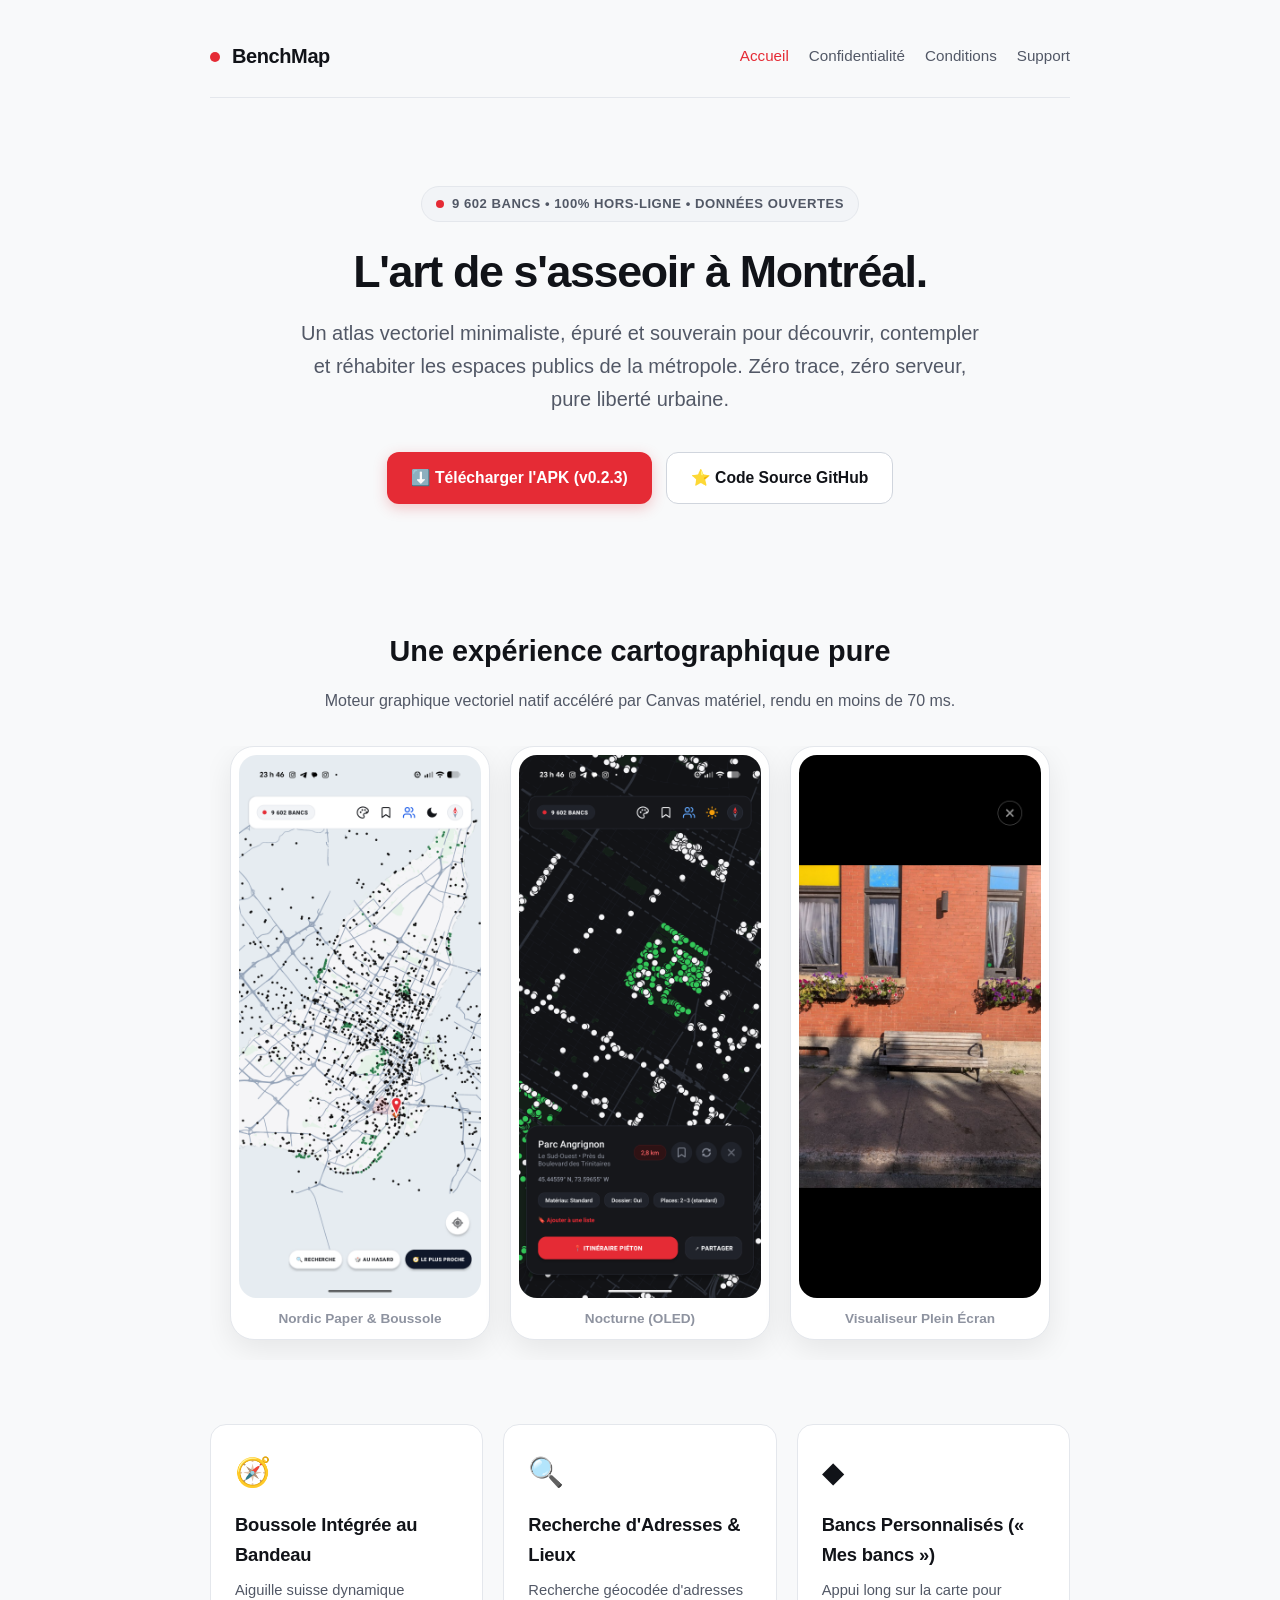
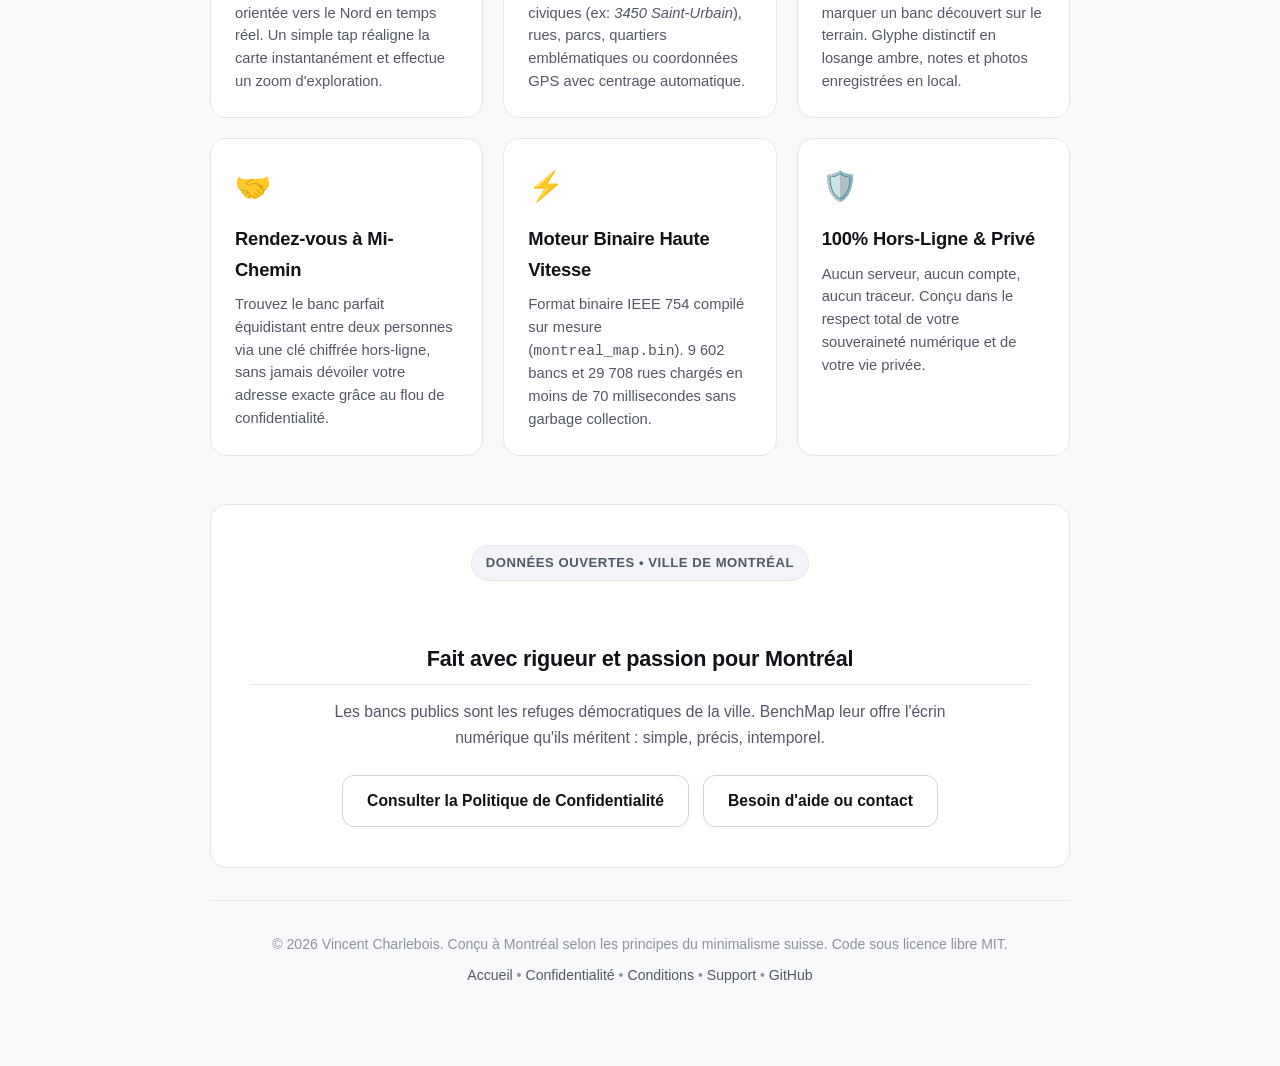
==== docs/index.html @ 8a966a75 "docs(store): add Google Play privacy policy, GitHub Pages website, store assets, and publication gui" ====
<!DOCTYPE html>
<html lang="fr">
<head>
  <meta charset="UTF-8">
  <meta name="viewport" content="width=device-width, initial-scale=1.0">
  <title>BenchMap — Les 9 602 bancs publics de Montréal (Atlas Vectoriel Hors-Ligne)</title>
  <meta name="description" content="Cartographie vectorielle 100% hors-ligne, locale et privée des 9 602 bancs publics de l'Île de Montréal. Conçue selon l'esthétique du minimalisme suisse.">
  <link rel="stylesheet" href="style.css">
  <link rel="icon" type="image/png" href="icon.png">
</head>
<body>
  <div class="container">
    <header>
      <nav class="nav-bar">
        <a href="index.html" class="brand">
          <span class="brand-dot"></span>
          <span>BenchMap</span>
        </a>
        <ul class="nav-links">
          <li><a href="index.html" class="active">Accueil</a></li>
          <li><a href="privacy.html">Confidentialité</a></li>
          <li><a href="terms.html">Conditions</a></li>
          <li><a href="support.html">Support</a></li>
        </ul>
      </nav>
    </header>

    <main>
      <!-- Hero -->
      <section class="hero">
        <div class="badge">
          <span class="brand-dot" style="width: 8px; height: 8px;"></span>
          9 602 bancs • 100% Hors-ligne • Données Ouvertes
        </div>
        <h1>L'art de s'asseoir à Montréal.</h1>
        <p class="tagline">Un atlas vectoriel minimaliste, épuré et souverain pour découvrir, contempler et réhabiter les espaces publics de la métropole. Zéro trace, zéro serveur, pure liberté urbaine.</p>
        
        <div class="btn-group">
          <a href="https://github.com/tripledoublev/bancs-publics/releases/latest/download/BenchMap-Montreal.apk" class="btn btn-primary">
            ⬇️ Télécharger l'APK (v0.2.3)
          </a>
          <a href="https://github.com/tripledoublev/bancs-publics" target="_blank" rel="noopener" class="btn btn-secondary">
            ⭐ Code Source GitHub
          </a>
        </div>
      </section>

      <!-- Visual Showcase -->
      <section class="screenshots-section">
        <h2>Une expérience cartographique pure</h2>
        <p>Moteur graphique vectoriel natif accéléré par Canvas matériel, rendu en moins de 70 ms.</p>
        
        <div class="screenshots-row">
          <div class="screenshot-frame">
            <img src="screenshot_light_mode.png" alt="Mode Clair Nordic Paper avec Boussole Nav Bar">
            <div class="screenshot-label">Nordic Paper & Boussole</div>
          </div>
          <div class="screenshot-frame">
            <img src="screenshot_dark_mode.png" alt="Mode Sombre Nocturne OLED">
            <div class="screenshot-label">Nocturne (OLED)</div>
          </div>
          <div class="screenshot-frame">
            <img src="screenshot_photo_viewer.png" alt="Visualiseur Photo Plein Écran">
            <div class="screenshot-label">Visualiseur Plein Écran</div>
          </div>
        </div>
      </section>

      <!-- Key Features Grid -->
      <section class="grid">
        <div class="card">
          <div class="card-icon">🧭</div>
          <h3>Boussole Intégrée au Bandeau</h3>
          <p>Aiguille suisse dynamique orientée vers le Nord en temps réel. Un simple tap réaligne la carte instantanément et effectue un zoom d'exploration.</p>
        </div>

        <div class="card">
          <div class="card-icon">🔍</div>
          <h3>Recherche d'Adresses & Lieux</h3>
          <p>Recherche géocodée d'adresses civiques (ex: <em>3450 Saint-Urbain</em>), rues, parcs, quartiers emblématiques ou coordonnées GPS avec centrage automatique.</p>
        </div>

        <div class="card">
          <div class="card-icon">◆</div>
          <h3>Bancs Personnalisés (« Mes bancs »)</h3>
          <p>Appui long sur la carte pour marquer un banc découvert sur le terrain. Glyphe distinctif en losange ambre, notes et photos enregistrées en local.</p>
        </div>

        <div class="card">
          <div class="card-icon">🤝</div>
          <h3>Rendez-vous à Mi-Chemin</h3>
          <p>Trouvez le banc parfait équidistant entre deux personnes via une clé chiffrée hors-ligne, sans jamais dévoiler votre adresse exacte grâce au flou de confidentialité.</p>
        </div>

        <div class="card">
          <div class="card-icon">⚡</div>
          <h3>Moteur Binaire Haute Vitesse</h3>
          <p>Format binaire IEEE 754 compilé sur mesure (<code>montreal_map.bin</code>). 9 602 bancs et 29 708 rues chargés en moins de 70 millisecondes sans garbage collection.</p>
        </div>

        <div class="card">
          <div class="card-icon">🛡️</div>
          <h3>100% Hors-Ligne & Privé</h3>
          <p>Aucun serveur, aucun compte, aucun traceur. Conçu dans le respect total de votre souveraineté numérique et de votre vie privée.</p>
        </div>
      </section>

      <!-- Philosophy Callout -->
      <div class="content-box" style="text-align: center; margin-top: 48px;">
        <span class="badge">Données Ouvertes • Ville de Montréal</span>
        <h2>Fait avec rigueur et passion pour Montréal</h2>
        <p style="max-width: 640px; margin: 0 auto 24px auto;">
          Les bancs publics sont les refuges démocratiques de la ville. BenchMap leur offre l'écrin numérique qu'ils méritent : simple, précis, intemporel.
        </p>
        <div class="btn-group">
          <a href="privacy.html" class="btn btn-secondary">Consulter la Politique de Confidentialité</a>
          <a href="support.html" class="btn btn-secondary">Besoin d'aide ou contact</a>
        </div>
      </div>
    </main>

    <footer>
      <p>© 2026 Vincent Charlebois. Conçu à Montréal selon les principes du minimalisme suisse. Code sous licence libre MIT.</p>
      <p style="margin-top: 8px;">
        <a href="index.html">Accueil</a> • 
        <a href="privacy.html">Confidentialité</a> • 
        <a href="terms.html">Conditions</a> • 
        <a href="support.html">Support</a> • 
        <a href="https://github.com/tripledoublev/bancs-publics" target="_blank" rel="noopener">GitHub</a>
      </p>
    </footer>
  </div>
</body>
</html>
---- docs/style.css ----
:root {
  --bg-primary: #F8F9FA;
  --bg-card: #FFFFFF;
  --text-primary: #111318;
  --text-secondary: #525866;
  --text-muted: #8E93A0;
  --accent-red: #E52B35;
  --accent-red-hover: #C9202A;
  --border-subtle: #E4E7EC;
  --border-strong: #D0D5DD;
  --chip-bg: #F2F4F7;
  --font-sans: -apple-system, BlinkMacSystemFont, "Segoe UI", Roboto, Helvetica, Arial, sans-serif;
  --max-w: 860px;
}

@media (prefers-color-scheme: dark) {
  :root {
    --bg-primary: #0D0E11;
    --bg-card: #16171B;
    --text-primary: #F4F5F7;
    --text-secondary: #9CA3AF;
    --text-muted: #6B7280;
    --accent-red: #FF383C;
    --accent-red-hover: #FF5A5E;
    --border-subtle: #262932;
    --border-strong: #374151;
    --chip-bg: #20232B;
  }
}

* {
  box-sizing: border-box;
  margin: 0;
  padding: 0;
}

body {
  font-family: var(--font-sans);
  background-color: var(--bg-primary);
  color: var(--text-primary);
  line-height: 1.65;
  -webkit-font-smoothing: antialiased;
  padding: 0 20px;
}

.container {
  max-width: var(--max-w);
  margin: 0 auto;
  padding: 40px 0 80px 0;
}

/* Header & Nav */
header {
  margin-bottom: 48px;
}

.nav-bar {
  display: flex;
  align-items: center;
  justify-content: space-between;
  padding-bottom: 24px;
  border-bottom: 1px solid var(--border-subtle);
}

.brand {
  display: flex;
  align-items: center;
  gap: 12px;
  text-decoration: none;
  color: var(--text-primary);
  font-weight: 700;
  font-size: 1.25rem;
  letter-spacing: -0.02em;
}

.brand-dot {
  width: 10px;
  height: 10px;
  background-color: var(--accent-red);
  border-radius: 50%;
  display: inline-block;
}

.nav-links {
  display: flex;
  gap: 20px;
  list-style: none;
}

.nav-links a {
  text-decoration: none;
  color: var(--text-secondary);
  font-size: 0.95rem;
  font-weight: 500;
  transition: color 0.15s ease;
}

.nav-links a:hover,
.nav-links a.active {
  color: var(--accent-red);
}

/* Hero Section */
.hero {
  text-align: center;
  padding: 40px 0 60px 0;
}

.badge {
  display: inline-flex;
  align-items: center;
  gap: 8px;
  background: var(--chip-bg);
  border: 1px solid var(--border-subtle);
  border-radius: 9999px;
  padding: 6px 14px;
  font-size: 0.82rem;
  font-weight: 600;
  letter-spacing: 0.04em;
  text-transform: uppercase;
  color: var(--text-secondary);
  margin-bottom: 24px;
}

.hero h1 {
  font-size: 2.8rem;
  font-weight: 800;
  letter-spacing: -0.03em;
  line-height: 1.15;
  margin-bottom: 20px;
}

.hero p.tagline {
  font-size: 1.25rem;
  color: var(--text-secondary);
  max-width: 680px;
  margin: 0 auto 36px auto;
}

.btn-group {
  display: flex;
  gap: 14px;
  justify-content: center;
  flex-wrap: wrap;
}

.btn {
  display: inline-flex;
  align-items: center;
  gap: 10px;
  padding: 12px 24px;
  border-radius: 12px;
  font-weight: 600;
  font-size: 0.98rem;
  text-decoration: none;
  transition: all 0.2s ease;
}

.btn-primary {
  background-color: var(--accent-red);
  color: #FFFFFF !important;
  box-shadow: 0 4px 14px rgba(229, 43, 53, 0.25);
}

.btn-primary:hover {
  background-color: var(--accent-red-hover);
  transform: translateY(-1px);
}

.btn-secondary {
  background-color: var(--bg-card);
  color: var(--text-primary);
  border: 1px solid var(--border-strong);
}

.btn-secondary:hover {
  background-color: var(--chip-bg);
  transform: translateY(-1px);
}

/* Feature Cards Grid */
.grid {
  display: grid;
  grid-template-columns: repeat(auto-fit, minmax(250px, 1fr));
  gap: 20px;
  margin: 48px 0;
}

.card {
  background: var(--bg-card);
  border: 1px solid var(--border-subtle);
  border-radius: 16px;
  padding: 24px;
  transition: transform 0.15s ease, border-color 0.15s ease;
}

.card:hover {
  border-color: var(--accent-red);
}

.card-icon {
  font-size: 1.8rem;
  margin-bottom: 14px;
}

.card h3 {
  font-size: 1.15rem;
  font-weight: 700;
  margin-bottom: 8px;
  letter-spacing: -0.01em;
}

.card p {
  color: var(--text-secondary);
  font-size: 0.92rem;
  line-height: 1.55;
}

/* Screenshots Showcase */
.screenshots-section {
  margin: 64px 0;
  text-align: center;
}

.screenshots-section h2 {
  font-size: 1.8rem;
  font-weight: 800;
  margin-bottom: 12px;
}

.screenshots-section p {
  color: var(--text-secondary);
  margin-bottom: 32px;
}

.screenshots-row {
  display: flex;
  gap: 20px;
  justify-content: center;
  overflow-x: auto;
  padding-bottom: 20px;
}

.screenshot-frame {
  flex: 0 0 260px;
  background: var(--bg-card);
  border: 1px solid var(--border-subtle);
  border-radius: 24px;
  padding: 8px;
  box-shadow: 0 10px 30px rgba(0, 0, 0, 0.08);
}

.screenshot-frame img {
  width: 100%;
  border-radius: 18px;
  display: block;
}

.screenshot-label {
  margin-top: 10px;
  font-size: 0.85rem;
  font-weight: 600;
  color: var(--text-muted);
}

/* Policy Content Layout */
.content-box {
  background: var(--bg-card);
  border: 1px solid var(--border-subtle);
  border-radius: 16px;
  padding: 40px;
  margin: 32px 0;
}

.content-box h1 {
  font-size: 2.2rem;
  font-weight: 800;
  margin-bottom: 12px;
  letter-spacing: -0.02em;
}

.content-box h2 {
  font-size: 1.35rem;
  font-weight: 700;
  margin-top: 36px;
  margin-bottom: 14px;
  letter-spacing: -0.01em;
  border-bottom: 1px solid var(--border-subtle);
  padding-bottom: 8px;
}

.content-box h3 {
  font-size: 1.05rem;
  font-weight: 700;
  margin-top: 20px;
  margin-bottom: 8px;
}

.content-box p {
  color: var(--text-secondary);
  margin-bottom: 16px;
  font-size: 0.98rem;
}

.content-box ul {
  margin-left: 24px;
  margin-bottom: 20px;
  color: var(--text-secondary);
}

.content-box li {
  margin-bottom: 8px;
}

.meta-info {
  display: flex;
  gap: 20px;
  font-size: 0.88rem;
  color: var(--text-muted);
  margin-bottom: 32px;
  flex-wrap: wrap;
}

.highlight-box {
  background: var(--chip-bg);
  border-left: 4px solid var(--accent-red);
  padding: 16px 20px;
  border-radius: 0 12px 12px 0;
  margin: 24px 0;
}

.highlight-box p {
  margin-bottom: 0;
  color: var(--text-primary);
  font-weight: 500;
}

/* Footer */
footer {
  border-top: 1px solid var(--border-subtle);
  padding-top: 32px;
  text-align: center;
  color: var(--text-muted);
  font-size: 0.88rem;
}

footer a {
  color: var(--text-secondary);
  text-decoration: none;
}

footer a:hover {
  color: var(--accent-red);
}

@media (max-width: 640px) {
  .hero h1 {
    font-size: 2.1rem;
  }
  .content-box {
    padding: 24px;
  }
}
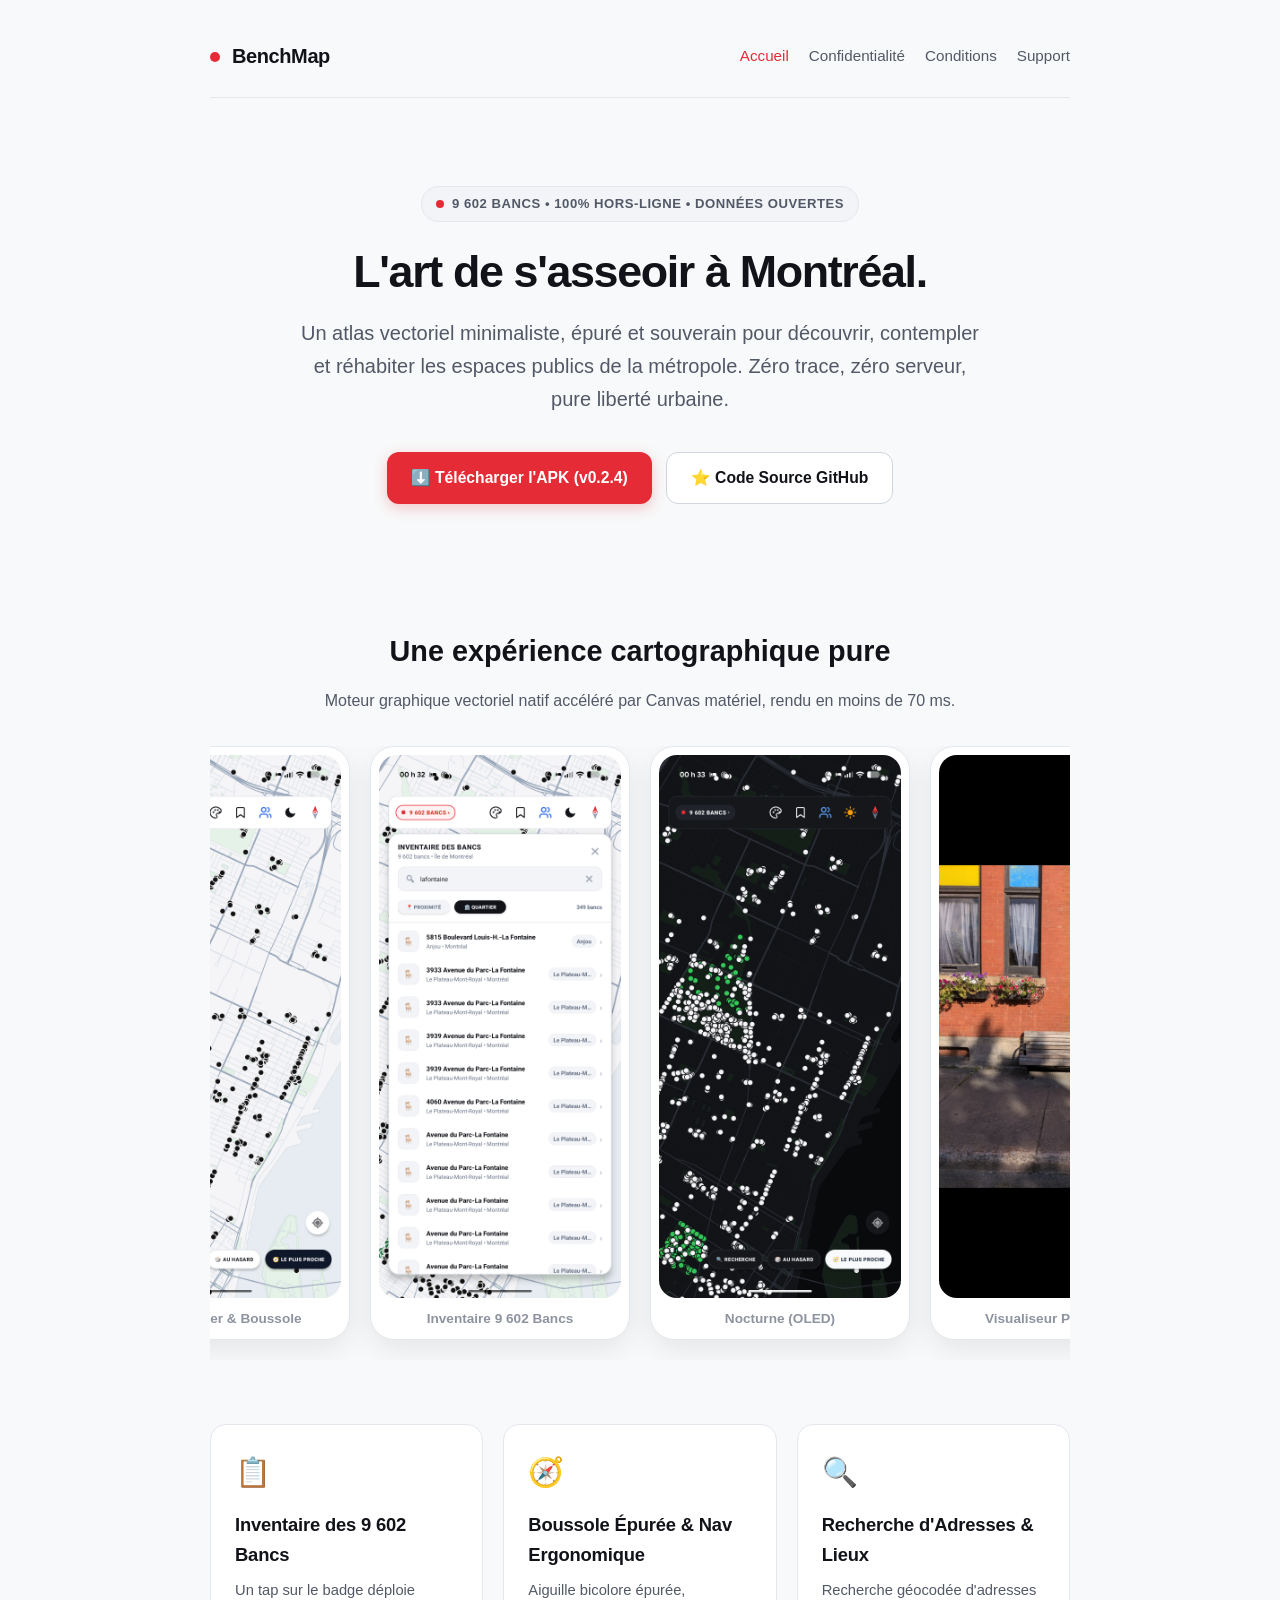
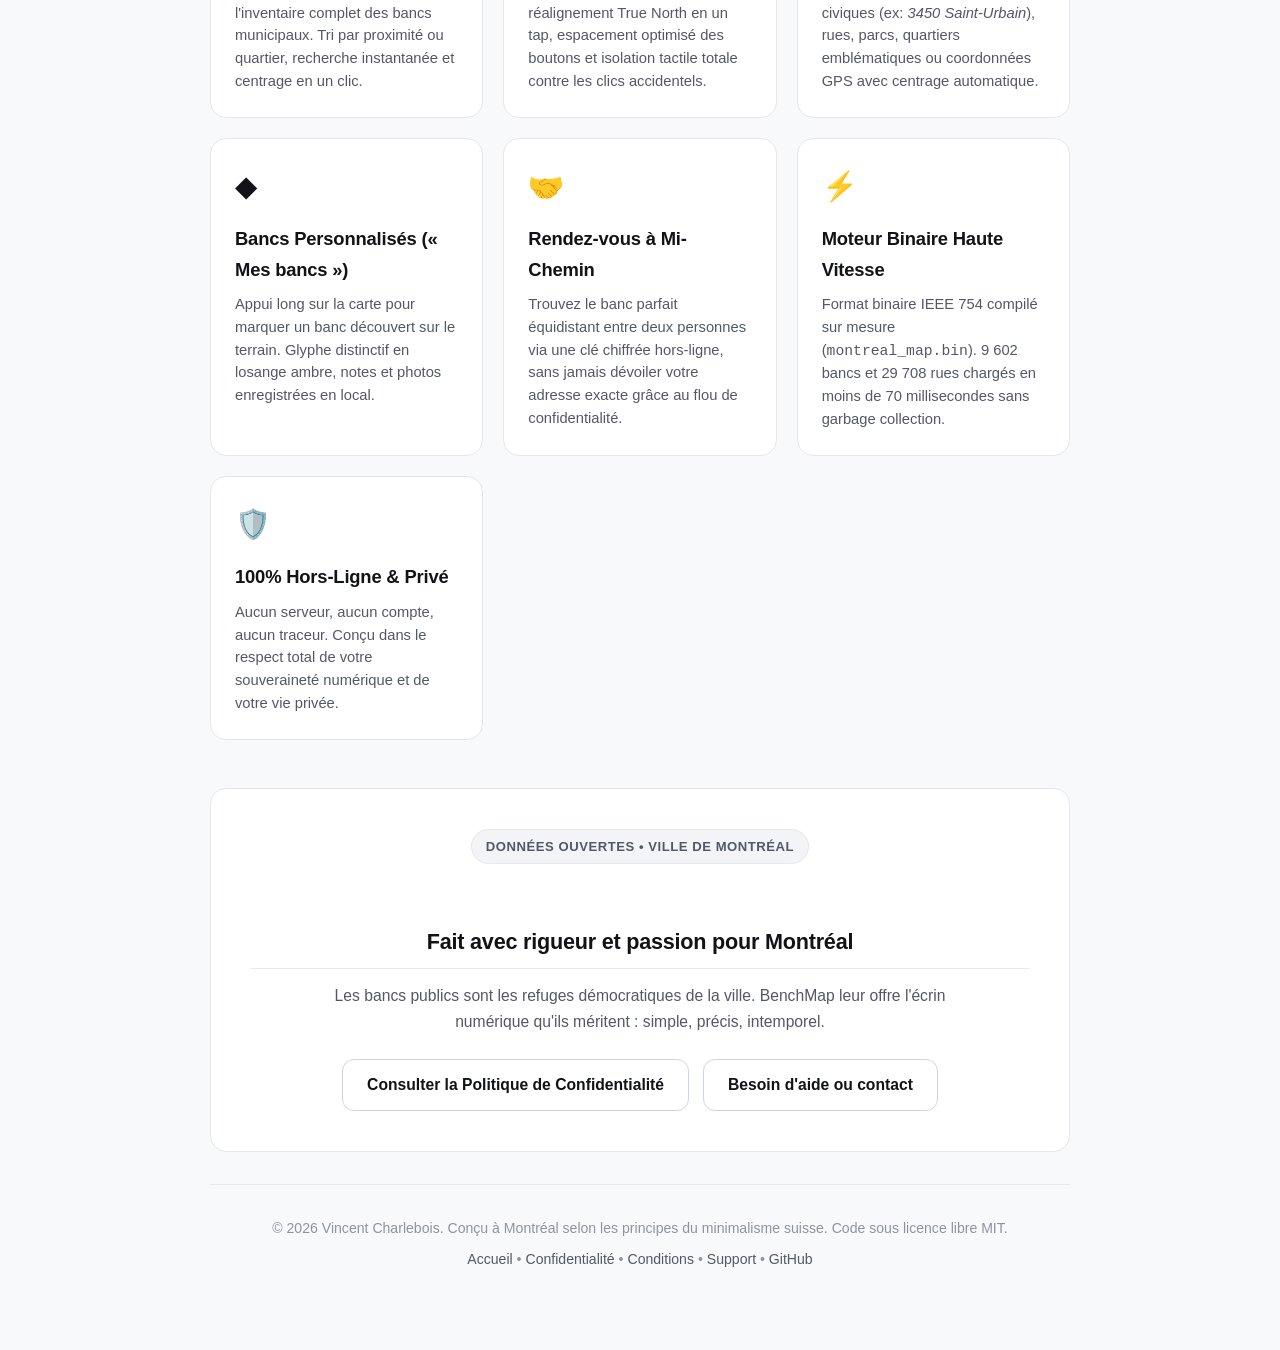
==== commit 61613cc8: "feat(v0.2.4): new civic chair logo, full 9 602 bench list with proximity/quartier sort, top bar spac" ====
--- a/docs/index.html
+++ b/docs/index.html
@@ -37,7 +37,7 @@
         
         <div class="btn-group">
           <a href="https://github.com/tripledoublev/bancs-publics/releases/latest/download/BenchMap-Montreal.apk" class="btn btn-primary">
-            ⬇️ Télécharger l'APK (v0.2.3)
+            ⬇️ Télécharger l'APK (v0.2.4)
           </a>
           <a href="https://github.com/tripledoublev/bancs-publics" target="_blank" rel="noopener" class="btn btn-secondary">
             ⭐ Code Source GitHub
@@ -56,6 +56,10 @@
             <div class="screenshot-label">Nordic Paper & Boussole</div>
           </div>
           <div class="screenshot-frame">
+            <img src="screenshot_all_benches.png" alt="Inventaire exhaustif des 9 602 bancs">
+            <div class="screenshot-label">Inventaire 9 602 Bancs</div>
+          </div>
+          <div class="screenshot-frame">
             <img src="screenshot_dark_mode.png" alt="Mode Sombre Nocturne OLED">
             <div class="screenshot-label">Nocturne (OLED)</div>
           </div>
@@ -69,9 +73,15 @@
       <!-- Key Features Grid -->
       <section class="grid">
         <div class="card">
+          <div class="card-icon">📋</div>
+          <h3>Inventaire des 9 602 Bancs</h3>
+          <p>Un tap sur le badge déploie l'inventaire complet des bancs municipaux. Tri par proximité ou quartier, recherche instantanée et centrage en un clic.</p>
+        </div>
+
+        <div class="card">
           <div class="card-icon">🧭</div>
-          <h3>Boussole Intégrée au Bandeau</h3>
-          <p>Aiguille suisse dynamique orientée vers le Nord en temps réel. Un simple tap réaligne la carte instantanément et effectue un zoom d'exploration.</p>
+          <h3>Boussole Épurée & Nav Ergonomique</h3>
+          <p>Aiguille bicolore épurée, réalignement True North en un tap, espacement optimisé des boutons et isolation tactile totale contre les clics accidentels.</p>
         </div>
 
         <div class="card">
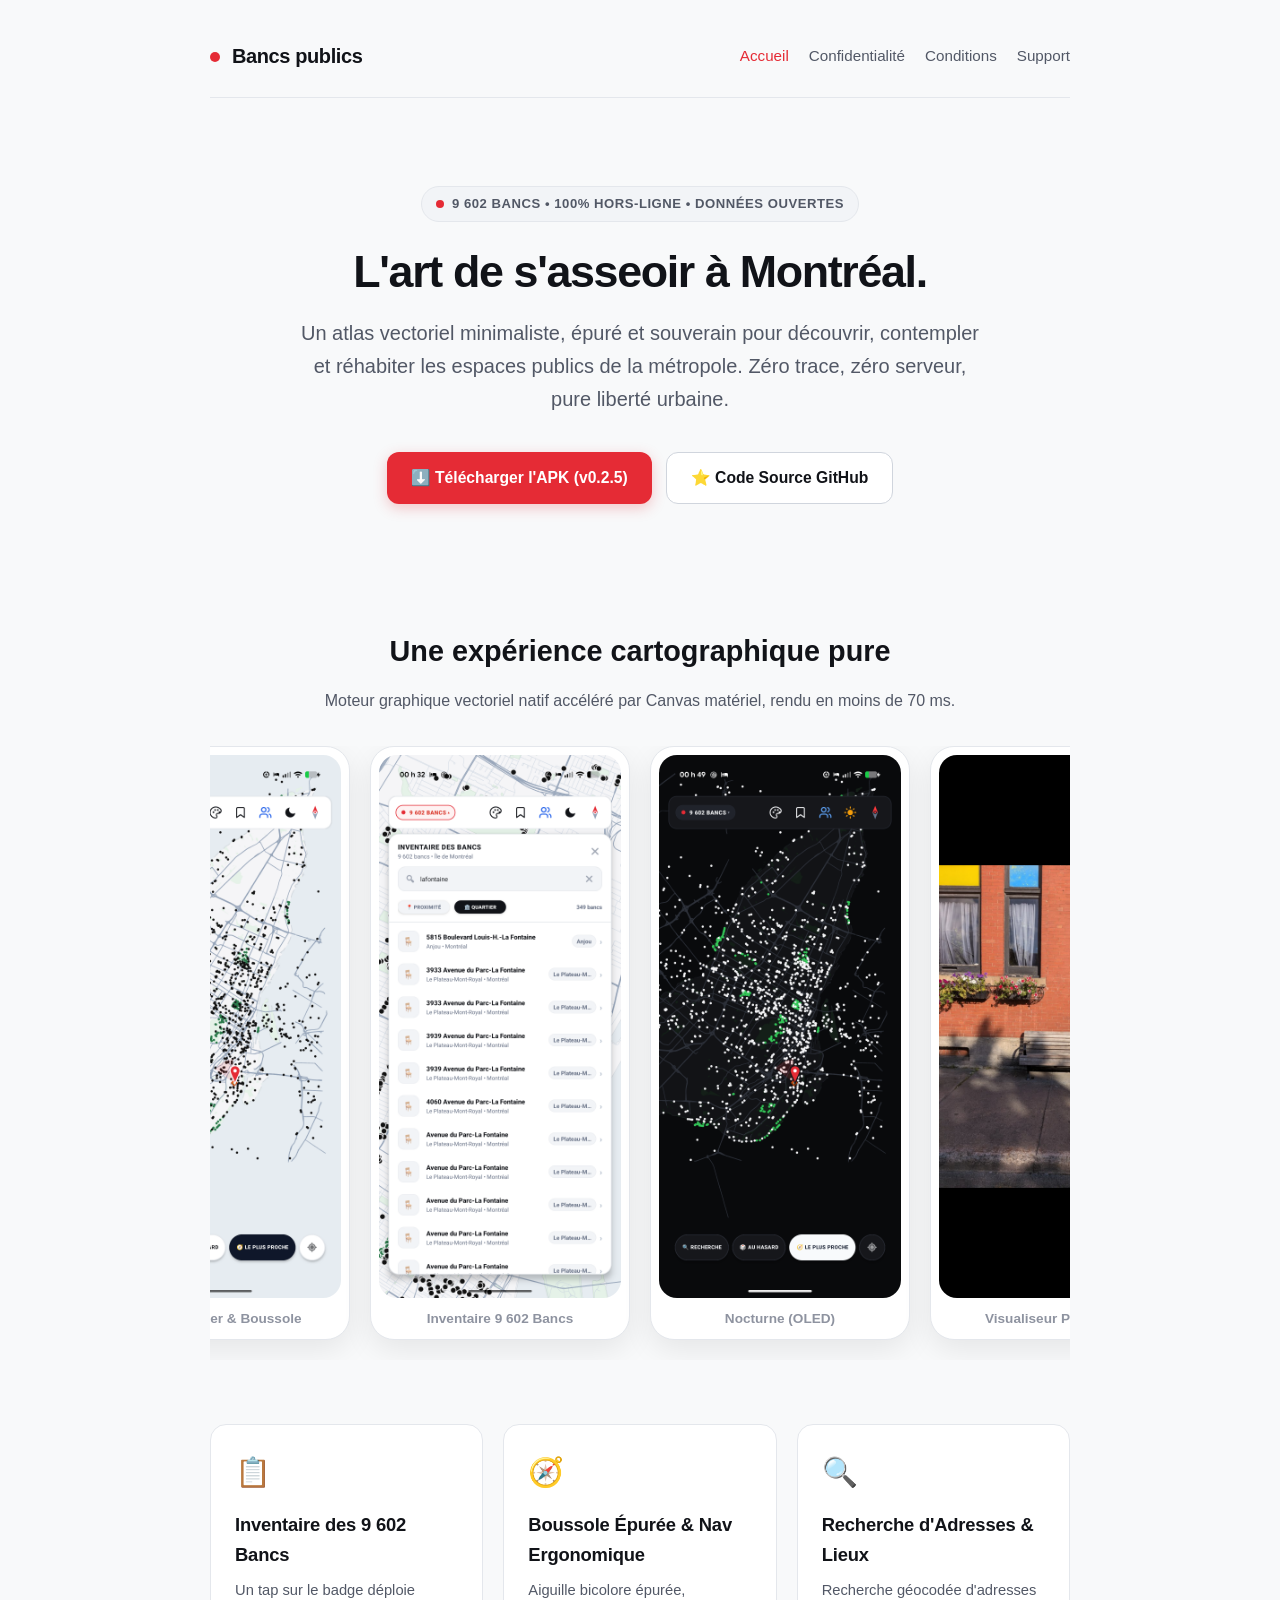
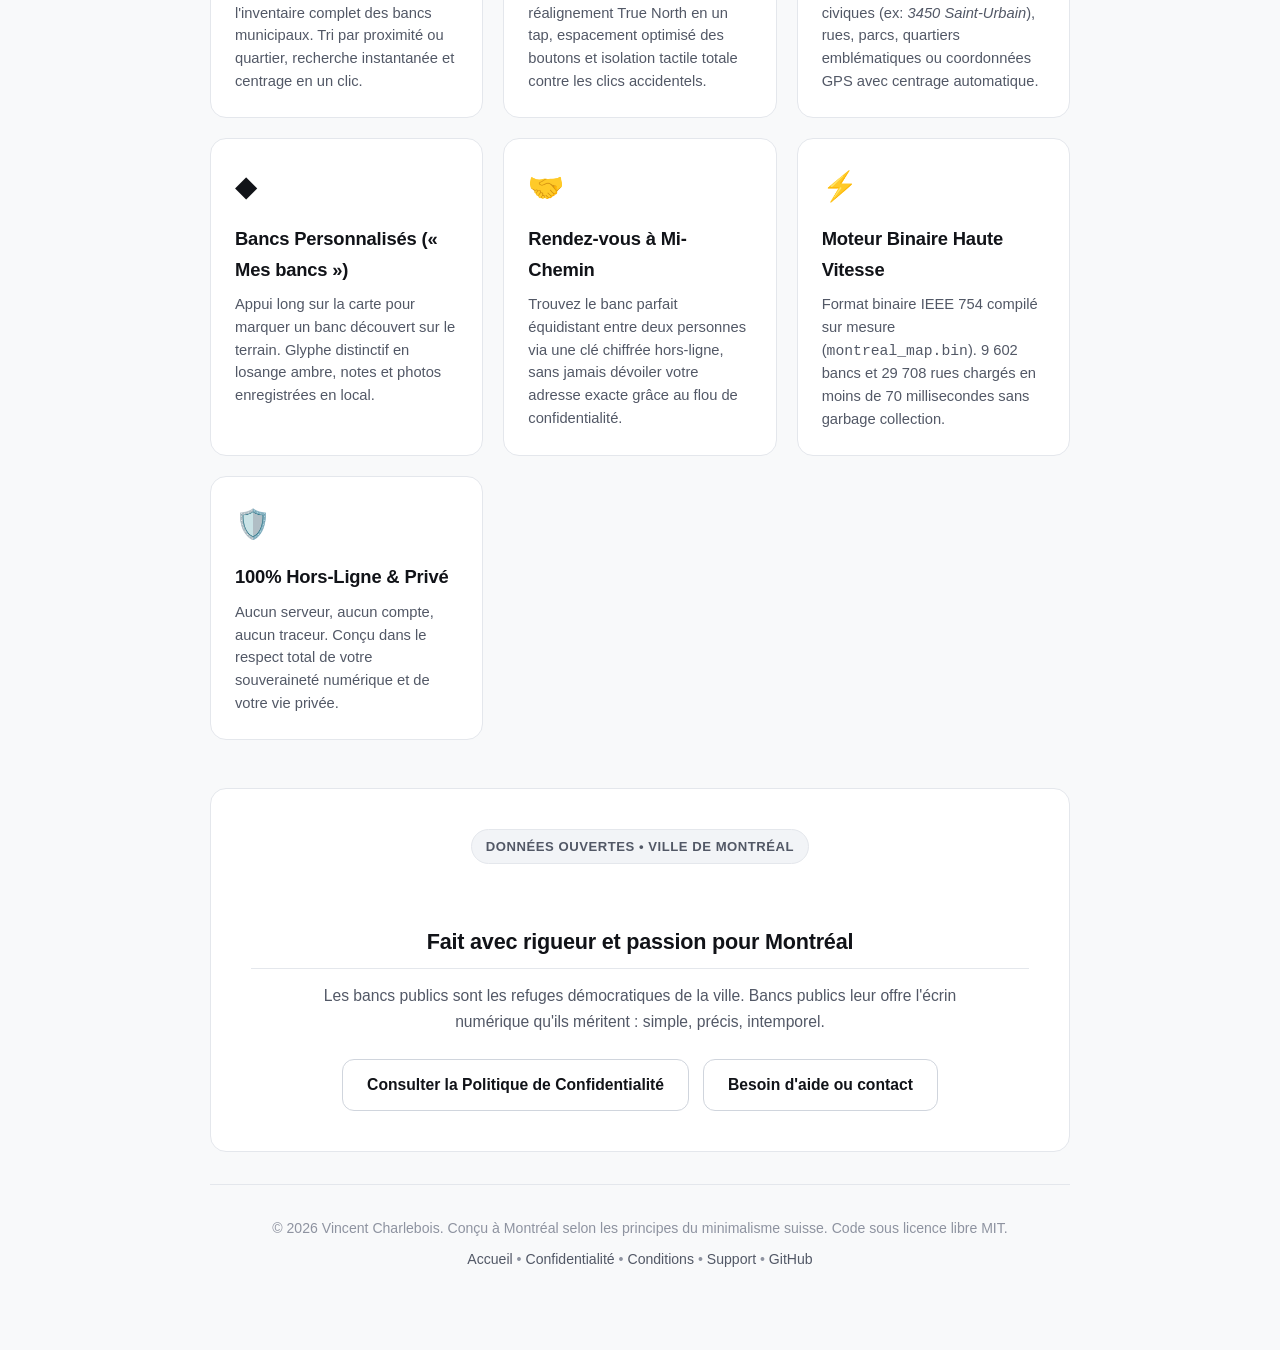
==== commit 3d0bf37d: "feat: rename application to 'Bancs publics' across app, metadata, and docs" ====
--- a/docs/index.html
+++ b/docs/index.html
@@ -3,7 +3,7 @@
 <head>
   <meta charset="UTF-8">
   <meta name="viewport" content="width=device-width, initial-scale=1.0">
-  <title>BenchMap — Les 9 602 bancs publics de Montréal (Atlas Vectoriel Hors-Ligne)</title>
+  <title>Bancs publics — Les 9 602 bancs publics de Montréal (Atlas Vectoriel Hors-Ligne)</title>
   <meta name="description" content="Cartographie vectorielle 100% hors-ligne, locale et privée des 9 602 bancs publics de l'Île de Montréal. Conçue selon l'esthétique du minimalisme suisse.">
   <link rel="stylesheet" href="style.css">
   <link rel="icon" type="image/png" href="icon.png">
@@ -14,7 +14,7 @@
       <nav class="nav-bar">
         <a href="index.html" class="brand">
           <span class="brand-dot"></span>
-          <span>BenchMap</span>
+          <span>Bancs publics</span>
         </a>
         <ul class="nav-links">
           <li><a href="index.html" class="active">Accueil</a></li>
@@ -37,7 +37,7 @@
         
         <div class="btn-group">
           <a href="https://github.com/tripledoublev/bancs-publics/releases/latest/download/BenchMap-Montreal.apk" class="btn btn-primary">
-            ⬇️ Télécharger l'APK (v0.2.4)
+            ⬇️ Télécharger l'APK (v0.2.5)
           </a>
           <a href="https://github.com/tripledoublev/bancs-publics" target="_blank" rel="noopener" class="btn btn-secondary">
             ⭐ Code Source GitHub
@@ -120,7 +120,7 @@
         <span class="badge">Données Ouvertes • Ville de Montréal</span>
         <h2>Fait avec rigueur et passion pour Montréal</h2>
         <p style="max-width: 640px; margin: 0 auto 24px auto;">
-          Les bancs publics sont les refuges démocratiques de la ville. BenchMap leur offre l'écrin numérique qu'ils méritent : simple, précis, intemporel.
+          Les bancs publics sont les refuges démocratiques de la ville. Bancs publics leur offre l'écrin numérique qu'ils méritent : simple, précis, intemporel.
         </p>
         <div class="btn-group">
           <a href="privacy.html" class="btn btn-secondary">Consulter la Politique de Confidentialité</a>
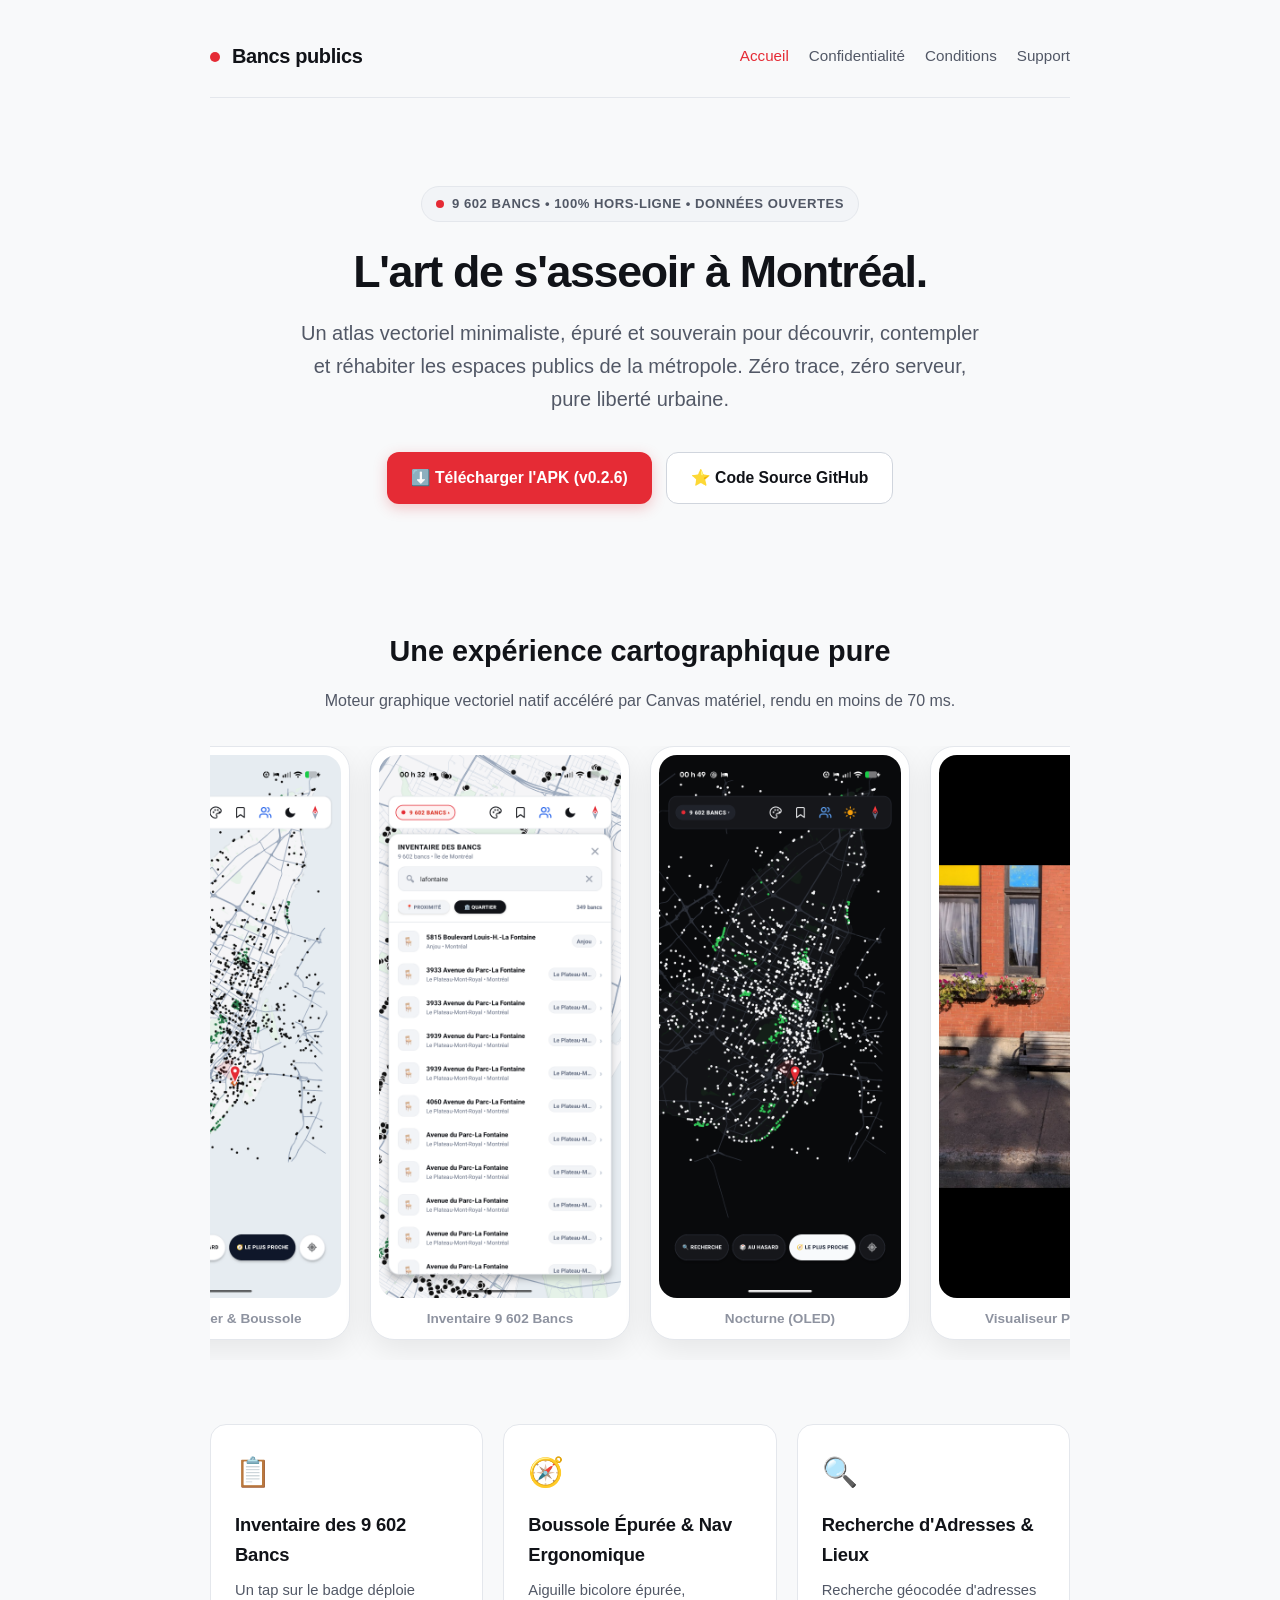
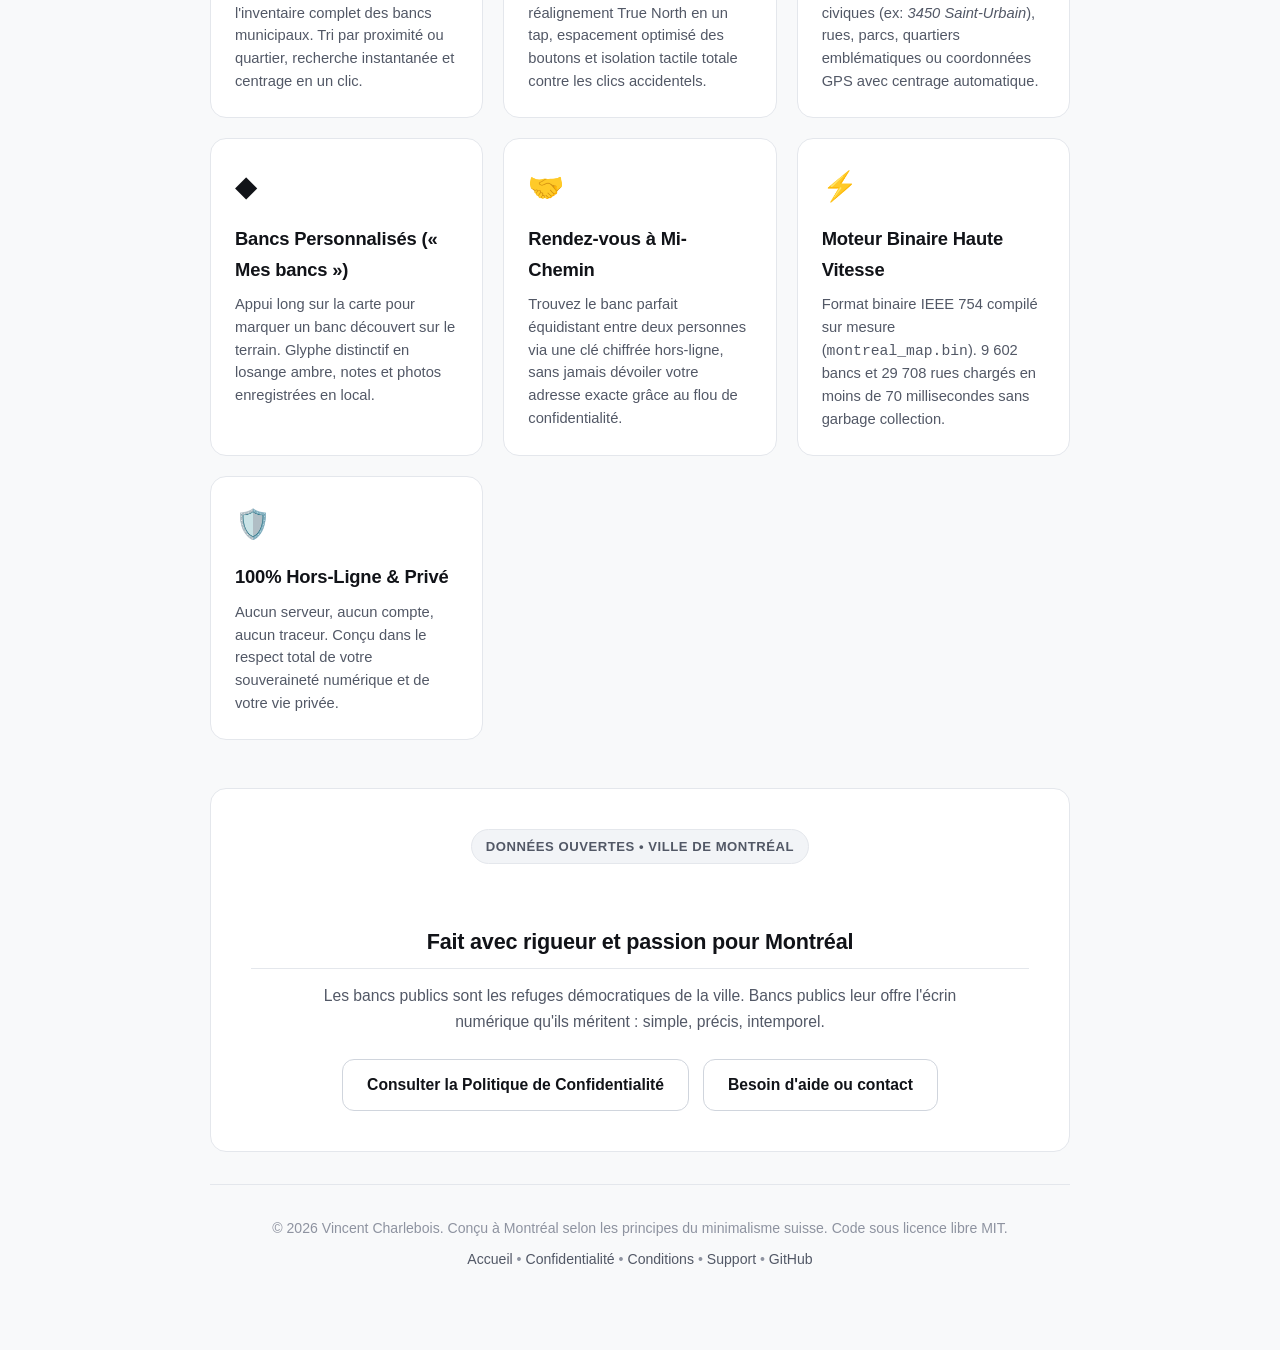
==== commit aa2960f8: "feat(styles,icon): rename style to Standard Épuré, overhaul style variety with extra-bold Bauhaus, a" ====
--- a/docs/index.html
+++ b/docs/index.html
@@ -37,7 +37,7 @@
         
         <div class="btn-group">
           <a href="https://github.com/tripledoublev/bancs-publics/releases/latest/download/BenchMap-Montreal.apk" class="btn btn-primary">
-            ⬇️ Télécharger l'APK (v0.2.5)
+            ⬇️ Télécharger l'APK (v0.2.6)
           </a>
           <a href="https://github.com/tripledoublev/bancs-publics" target="_blank" rel="noopener" class="btn btn-secondary">
             ⭐ Code Source GitHub
